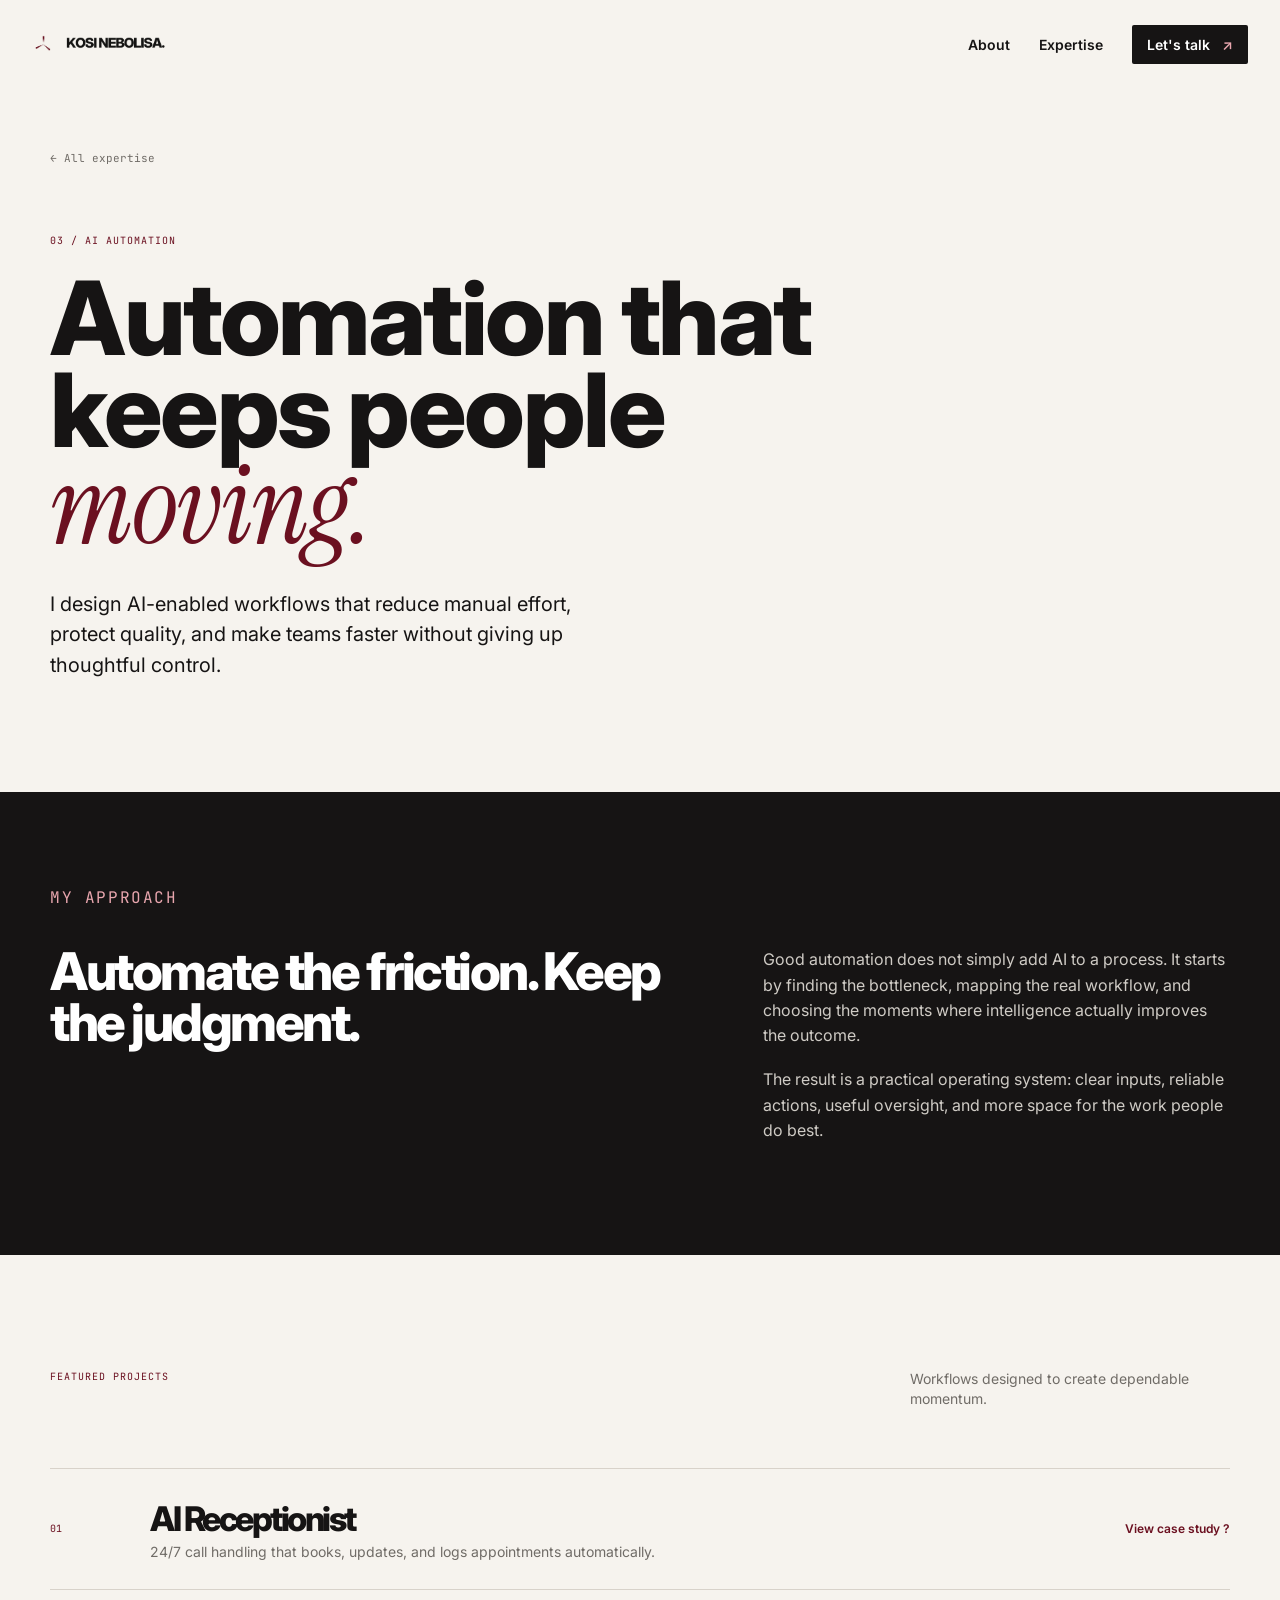
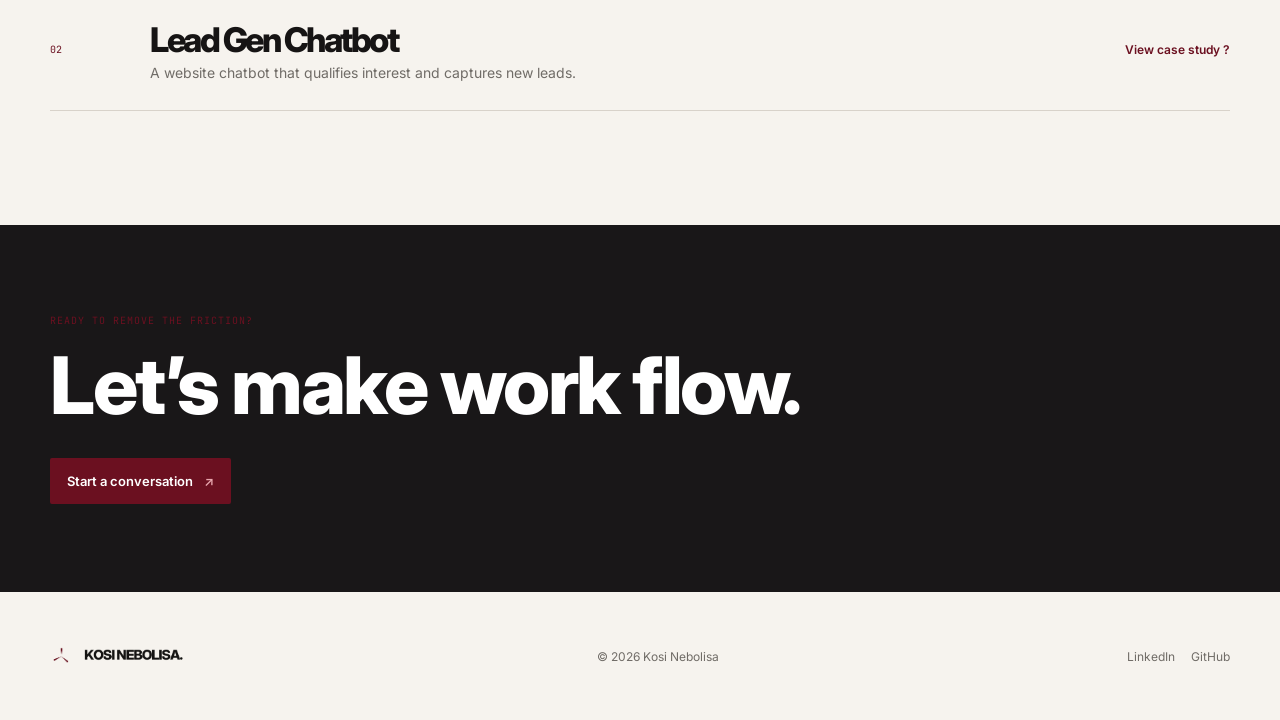
==== ai-automation.html @ 96b5f7d6 "first commit" ====
<!doctype html><html lang="en"><head><meta charset="utf-8"><meta name="viewport" content="width=device-width,initial-scale=1"><title>AI Automation — Kosi Nebolisa</title><link rel="preconnect" href="https://fonts.googleapis.com"><link rel="preconnect" href="https://fonts.gstatic.com" crossorigin><link href="https://fonts.googleapis.com/css2?family=DM+Mono&family=DM+Sans:opsz,wght@9..40,400;9..40,500;9..40,600;9..40,700&family=Fraunces:opsz,wght@9..144,600;9..144,700&display=swap" rel="stylesheet">
  <link rel="icon" type="image/png" href="kosi-icon-mark-burgundy.png"><link rel="stylesheet" href="styles.css"></head><body><header class="site-header"><a class="brand" href="index.html"><span class="mark">K</span><span>KOSI<br>NEBOLISA</span></a><nav><a href="index.html#about">About</a><a href="index.html#disciplines">Expertise</a><a class="nav-cta" href="index.html#contact">Let's talk <span>↗</span></a></nav></header><main><section class="specialty-hero wrap"><a class="back" href="index.html#disciplines">← All expertise</a><p class="eyebrow reveal">03 / AI AUTOMATION</p><h1 class="reveal">Automation that keeps people <em>moving.</em></h1><p class="lead reveal">I design AI-enabled workflows that reduce manual effort, protect quality, and make teams faster without giving up thoughtful control.</p></section><section class="approach"><div class="wrap"><p class="eyebrow reveal">MY APPROACH</p><div class="approach-grid"><h2 class="reveal">Automate the friction. Keep the judgment.</h2><div class="reveal"><p>Good automation does not simply add AI to a process. It starts by finding the bottleneck, mapping the real workflow, and choosing the moments where intelligence actually improves the outcome.</p><p>The result is a practical operating system: clear inputs, reliable actions, useful oversight, and more space for the work people do best.</p></div></div></div></section><section class="case-list wrap"><div class="section-head reveal"><p class="eyebrow">FEATURED PROJECTS</p><p>Workflows designed to create dependable momentum.</p></div><a class="case-row reveal" href="project.html?project=automation"><span>01</span><div><h3>AI Receptionist</h3><p>24/7 call handling that books, updates, and logs appointments automatically.</p></div><b>View case study ?</b></a><a class="case-row reveal" href="project.html?project=knowledge"><span>02</span><div><h3>Lead Gen Chatbot</h3><p>A website chatbot that qualifies interest and captures new leads.</p></div><b>View case study ?</b></a></section><section class="contact compact"><div class="wrap reveal"><p class="eyebrow">READY TO REMOVE THE FRICTION?</p><h2>Let’s make work flow.</h2><a class="button button-wine" href="mailto:nebolisako@gmail.com">Start a conversation <span>↗</span></a></div></section></main><footer class="wrap"><a class="brand" href="index.html"><span class="mark">K</span><span>KOSI<br>NEBOLISA</span></a><p>© <span id="year"></span> Kosi Nebolisa</p><div><a href="https://www.linkedin.com/in/kosisochukwu-nebolisa-ba8559254/">LinkedIn</a><a href="https://github.com/kosivivian">GitHub</a></div></footer><script src="script.js"></script></body></html>
---- styles.css ----
:root{--cream:#f6f3ee;--paper:#fffdfa;--ink:#161414;--muted:#706c67;--wine:#6b1020;--line:#d8d2ca;--serif:Fraunces,Georgia,serif;--sans:"DM Sans",Arial,sans-serif;--mono:"DM Mono",monospace}*{box-sizing:border-box}html{scroll-behavior:smooth}body{margin:0;background:var(--cream);color:var(--ink);font-family:var(--sans);font-size:16px}a{color:inherit;text-decoration:none}.wrap{width:min(1180px,calc(100% - 64px));margin:auto}.site-header{height:88px;width:min(1244px,calc(100% - 64px));margin:auto;display:flex;align-items:center;justify-content:space-between}.brand{display:flex;align-items:center;gap:9px;font-size:10px;font-weight:700;line-height:.9;letter-spacing:.08em}.mark{width:27px;height:27px;border-radius:50%;background:var(--wine);color:#fff;display:grid;place-items:center;font-family:var(--serif);font-size:16px;font-style:italic}.site-header nav{display:flex;align-items:center;gap:29px;font-size:14px}.site-header nav>a:not(.nav-cta):hover,footer a:hover{color:var(--wine)}.nav-cta{background:var(--ink);color:#fff;padding:11px 15px;border-radius:2px}.nav-cta span,.button span{color:#e8a6ae;margin-left:8px}.menu-toggle{display:none}.eyebrow{font-family:var(--mono);font-size:10px;letter-spacing:.1em;line-height:1.5;color:var(--wine);margin:0;font-weight:400}.hero{padding:100px 0 73px}.hero-grid{display:grid;grid-template-columns:1.36fr .64fr;gap:60px;align-items:end;margin:26px 0 96px}.hero h1{font-family:var(--serif);font-size:clamp(60px,8.2vw,118px);line-height:.89;letter-spacing:-.065em;margin:0;max-width:800px;font-weight:600}.hero h1 em,.contact h2 em{color:var(--wine);font-weight:600}.hero-side{padding-bottom:8px}.hero-side p{font-size:19px;line-height:1.5;margin:0 0 32px;max-width:350px}.text-link{font-size:13px;font-weight:700;border-bottom:1px solid var(--ink);padding-bottom:6px}.text-link span{color:var(--wine);padding-left:16px}.hero-line{border-top:1px solid var(--line);padding-top:14px;display:flex;justify-content:space-between;font-family:var(--mono);font-size:10px;color:var(--muted)}.statement{padding:122px 0 130px}.statement h2{font-family:var(--serif);font-size:clamp(40px,5.7vw,78px);letter-spacing:-.06em;line-height:.98;max-width:990px;margin:27px 0 55px;font-weight:600}.statement h2 span{color:var(--wine)}.statement-copy{display:grid;grid-template-columns:1fr 1fr;gap:30px;margin-left:auto;max-width:760px}.statement-copy p{margin:0;font-size:18px;line-height:1.55}.button{display:inline-block;align-self:start;justify-self:start;padding:15px 17px;font-size:13px;font-weight:700;border-radius:2px}.button-dark{color:#fff;background:var(--ink)}.disciplines{padding:99px 0;background:var(--paper);border-top:1px solid #ebe6df}.section-head{display:flex;justify-content:space-between;align-items:start;margin-bottom:58px}.section-head>p:last-child{margin:0;max-width:320px;color:var(--muted);line-height:1.45;font-size:14px}.discipline-list{border-top:1px solid var(--line)}.discipline-card{display:grid;grid-template-columns:90px 1fr auto;gap:25px;padding:31px 0 30px;border-bottom:1px solid var(--line);transition:.25s}.discipline-card:hover{padding-left:14px;background:#faf7f2}.number,.principles article>span{font-family:var(--mono);font-size:10px;color:var(--wine)}.discipline-card h3{font-family:var(--serif);font-weight:600;font-size:42px;line-height:.84;letter-spacing:-.05em;margin:0}.discipline-card p{margin:10px 0 0;color:var(--muted);font-size:14px}.arrow{font-size:28px;color:var(--wine);align-self:center}.work{background:var(--ink);color:#fff;padding:102px 0 113px}.section-head.light .eyebrow{color:#e8a6ae}.section-head.light>p:last-child{color:#c9c4bd}.project-grid{display:grid;grid-template-columns:1.15fr .85fr;gap:32px}.project-card{min-width:0}.project-card:last-child{grid-column:2}.project-visual{height:257px;padding:18px;color:#c8c2b9;font:10px var(--mono);position:relative;overflow:hidden}.project-card.featured .project-visual{height:340px}.chart{background:#352c2b}.chart-bars{position:absolute;bottom:40px;left:40px;right:40px;height:190px;display:flex;align-items:end;gap:9px}.chart-bars i{background:#e8a6ae;width:100%;height:var(--h,40%)}.chart-bars i:nth-child(1){--h:24%}.chart-bars i:nth-child(2){--h:43%}.chart-bars i:nth-child(3){--h:35%}.chart-bars i:nth-child(4){--h:64%}.chart-bars i:nth-child(5){--h:51%}.chart-bars i:nth-child(6){--h:84%;background:#8d2939}.chart-bars i:nth-child(7){--h:72%}.interface{background:#eeebe6;color:#4d4741}.window{position:absolute;inset:55px 14% 28px;background:#fffdfa;padding:17px;box-shadow:0 13px 30px #0002}.window b{width:5px;height:5px;border-radius:50%;display:inline-block;background:#aaa;margin-right:4px}.window hr{border:0;border-top:1px solid #ddd;margin:11px 0 30px}.window strong{display:block;font:28px var(--serif);letter-spacing:-.05em}.window small{font:10px var(--mono);color:var(--wine)}.workflow{background:#6b1020}.nodes{position:absolute;inset:0;display:flex;align-items:center;justify-content:center;gap:22px}.nodes i{font-style:normal;border:1px solid #e8a6ae;padding:14px 16px;color:#fff}.nodes b{font-size:25px;color:#f3bbc1}.project-meta{padding:16px 0 28px;display:flex;justify-content:space-between;gap:12px;border-bottom:1px solid #565150}.project-meta h3{margin:0 0 5px;font:26px var(--serif);letter-spacing:-.04em}.project-meta p,.project-meta>span{color:#c9c4bd;margin:0;font-size:12px}.project-meta>span{white-space:nowrap;color:#e8a6ae;padding-top:8px}.principles{padding:124px 0}.principle-grid{display:grid;grid-template-columns:repeat(3,1fr);gap:60px;margin-top:54px}.principles article{border-top:1px solid var(--line);padding-top:16px}.principles h3{font:28px/1 var(--serif);letter-spacing:-.04em;margin:43px 0 16px}.principles p{color:var(--muted);font-size:14px;line-height:1.55;margin:0}.contact{background:#191718;color:#fff;padding:126px 0 115px}.contact h2{font:clamp(50px,7.4vw,102px)/.9 var(--serif);letter-spacing:-.065em;max-width:800px;margin:26px 0 49px}.button-wine{background:var(--wine);color:#fff}.contact-note{font-size:12px;color:#b5afaa;margin-top:27px}footer{min-height:128px;display:flex;align-items:center;justify-content:space-between;font-size:12px;color:var(--muted)}footer p{margin:0}footer div{display:flex;gap:16px}.reveal{opacity:0;transform:translateY(22px);transition:opacity .7s ease,transform .7s ease}.reveal.visible{opacity:1;transform:none}@media(max-width:700px){.wrap,.site-header{width:calc(100% - 36px)}.site-header{height:74px}.site-header nav{display:none}.menu-toggle{display:block;border:0;background:none;font:12px var(--sans);font-weight:700}.hero{padding:65px 0 55px}.hero-grid{display:block;margin:21px 0 65px}.hero h1{font-size:61px}.hero-side{margin-top:32px}.hero-side p{font-size:16px}.hero-line{gap:8px;flex-wrap:wrap;font-size:8px}.statement{padding:80px 0}.statement-copy{display:block;margin:0}.statement-copy p{font-size:16px;margin-bottom:25px}.section-head{display:block;margin-bottom:36px}.section-head>p:last-child{margin-top:14px}.disciplines,.work{padding:70px 0}.discipline-card{grid-template-columns:37px 1fr auto;gap:8px}.discipline-card h3{font-size:34px}.discipline-card p{font-size:12px;max-width:220px}.project-grid{display:block}.project-card.featured .project-visual,.project-visual{height:250px}.project-card{margin-bottom:18px}.principles{padding:75px 0}.principle-grid{display:block;margin-top:35px}.principles article{margin-bottom:39px}.principles h3{margin:25px 0 12px}.contact{padding:80px 0}.contact h2{font-size:58px}footer{min-height:165px;align-items:flex-start;padding-top:35px;flex-wrap:wrap;gap:20px}footer p{order:3;width:100%}}
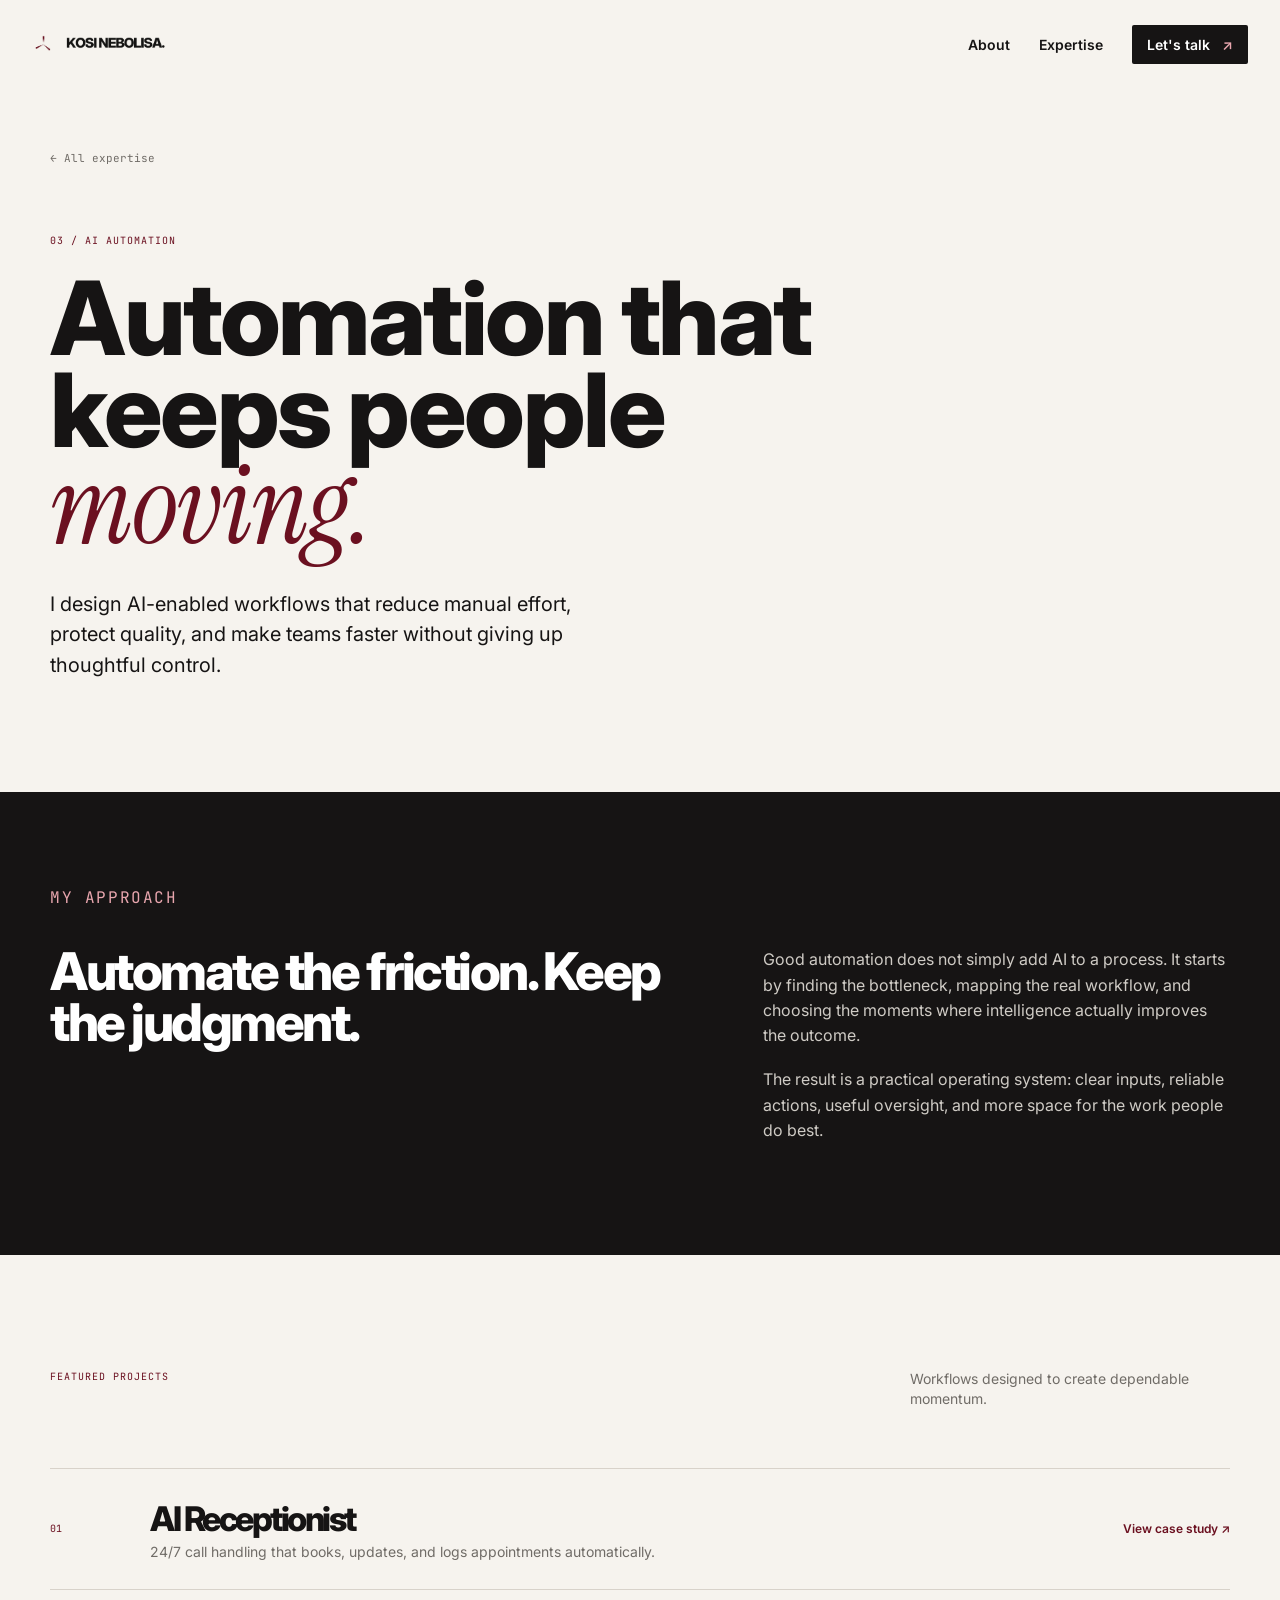
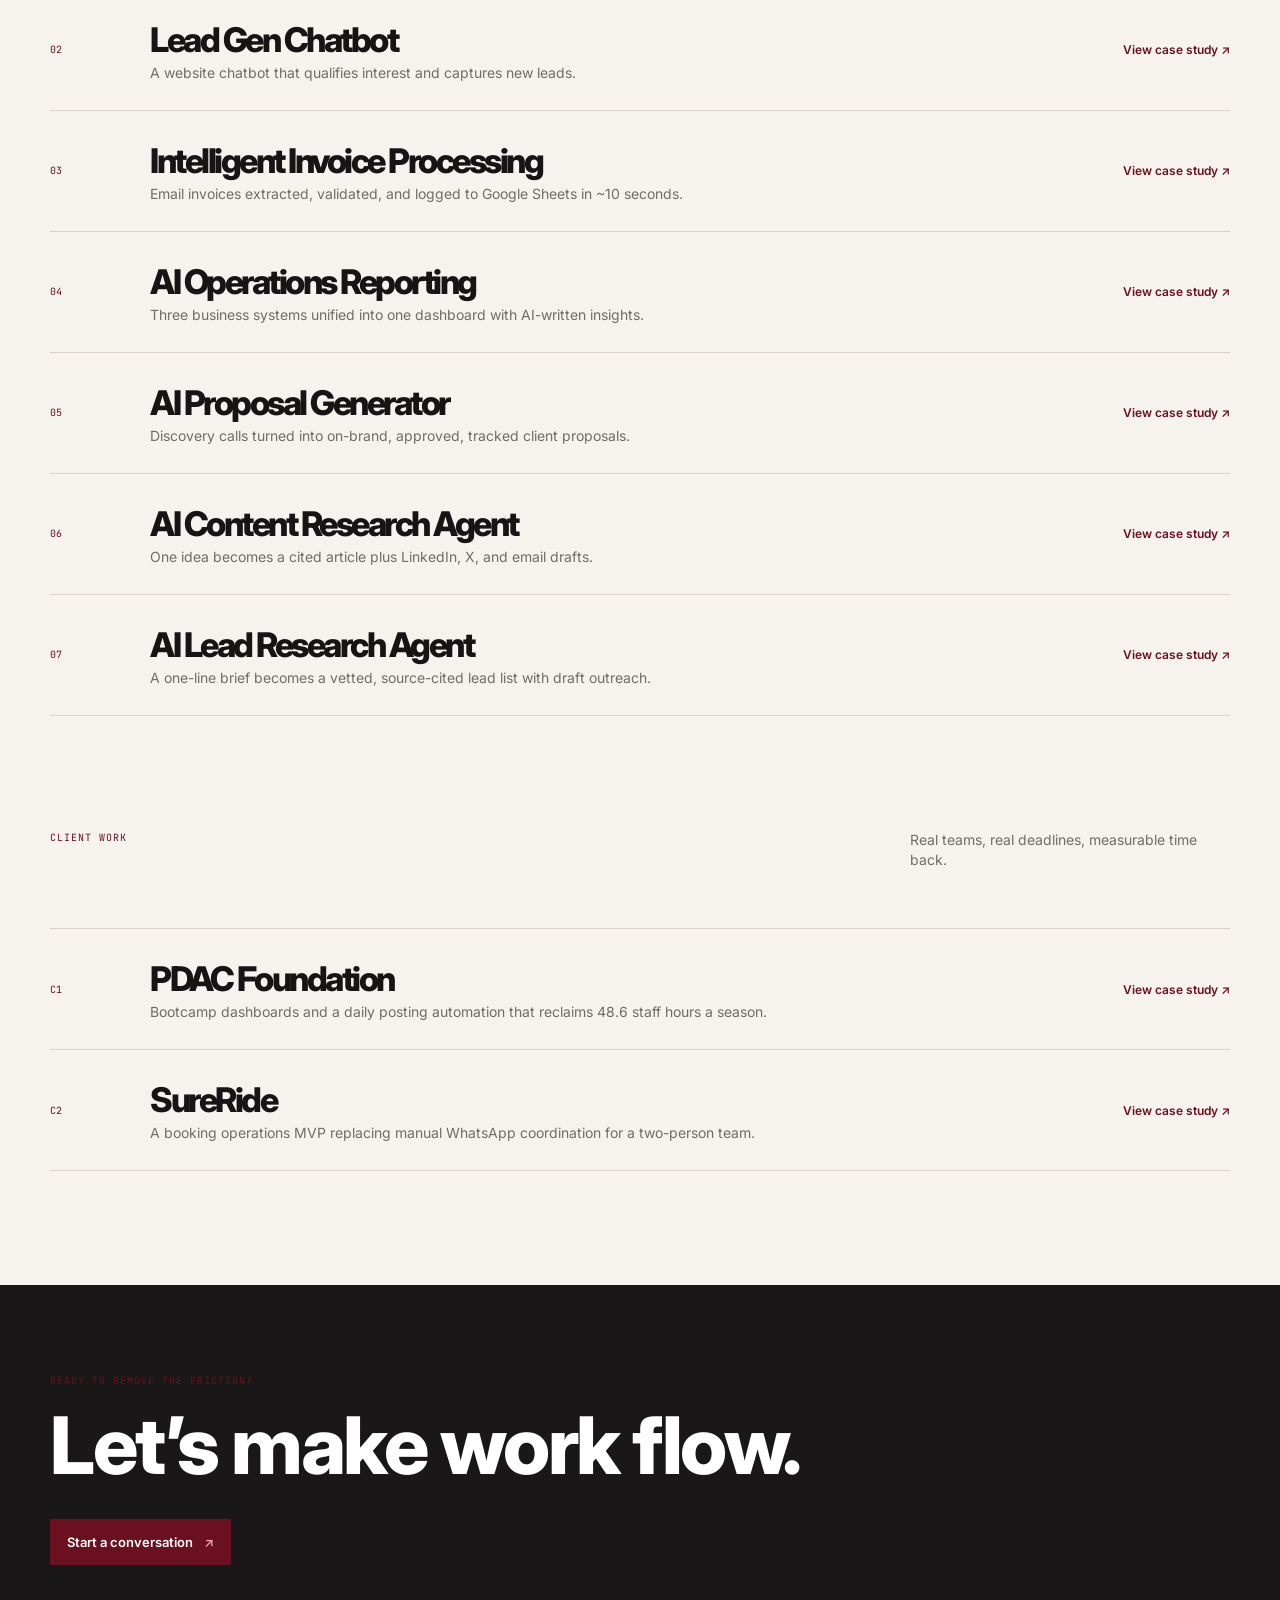
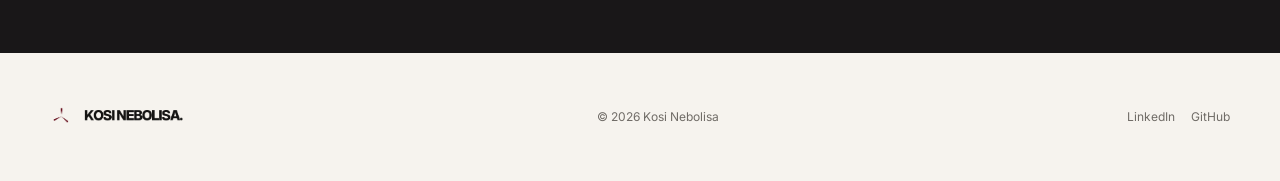
==== commit c412e0c5: "added new case studies" ====
--- a/ai-automation.html
+++ b/ai-automation.html
@@ -1,5 +1,5 @@
 <!doctype html><html lang="en"><head><meta charset="utf-8"><meta name="viewport" content="width=device-width,initial-scale=1"><title>AI Automation — Kosi Nebolisa</title><link rel="preconnect" href="https://fonts.googleapis.com"><link rel="preconnect" href="https://fonts.gstatic.com" crossorigin><link href="https://fonts.googleapis.com/css2?family=DM+Mono&family=DM+Sans:opsz,wght@9..40,400;9..40,500;9..40,600;9..40,700&family=Fraunces:opsz,wght@9..144,600;9..144,700&display=swap" rel="stylesheet">
-  <link rel="icon" type="image/png" href="kosi-icon-mark-burgundy.png"><link rel="stylesheet" href="styles.css"></head><body><header class="site-header"><a class="brand" href="index.html"><span class="mark">K</span><span>KOSI<br>NEBOLISA</span></a><nav><a href="index.html#about">About</a><a href="index.html#disciplines">Expertise</a><a class="nav-cta" href="index.html#contact">Let's talk <span>↗</span></a></nav></header><main><section class="specialty-hero wrap"><a class="back" href="index.html#disciplines">← All expertise</a><p class="eyebrow reveal">03 / AI AUTOMATION</p><h1 class="reveal">Automation that keeps people <em>moving.</em></h1><p class="lead reveal">I design AI-enabled workflows that reduce manual effort, protect quality, and make teams faster without giving up thoughtful control.</p></section><section class="approach"><div class="wrap"><p class="eyebrow reveal">MY APPROACH</p><div class="approach-grid"><h2 class="reveal">Automate the friction. Keep the judgment.</h2><div class="reveal"><p>Good automation does not simply add AI to a process. It starts by finding the bottleneck, mapping the real workflow, and choosing the moments where intelligence actually improves the outcome.</p><p>The result is a practical operating system: clear inputs, reliable actions, useful oversight, and more space for the work people do best.</p></div></div></div></section><section class="case-list wrap"><div class="section-head reveal"><p class="eyebrow">FEATURED PROJECTS</p><p>Workflows designed to create dependable momentum.</p></div><a class="case-row reveal" href="project.html?project=automation"><span>01</span><div><h3>AI Receptionist</h3><p>24/7 call handling that books, updates, and logs appointments automatically.</p></div><b>View case study ?</b></a><a class="case-row reveal" href="project.html?project=knowledge"><span>02</span><div><h3>Lead Gen Chatbot</h3><p>A website chatbot that qualifies interest and captures new leads.</p></div><b>View case study ?</b></a></section><section class="contact compact"><div class="wrap reveal"><p class="eyebrow">READY TO REMOVE THE FRICTION?</p><h2>Let’s make work flow.</h2><a class="button button-wine" href="mailto:nebolisako@gmail.com">Start a conversation <span>↗</span></a></div></section></main><footer class="wrap"><a class="brand" href="index.html"><span class="mark">K</span><span>KOSI<br>NEBOLISA</span></a><p>© <span id="year"></span> Kosi Nebolisa</p><div><a href="https://www.linkedin.com/in/kosisochukwu-nebolisa-ba8559254/">LinkedIn</a><a href="https://github.com/kosivivian">GitHub</a></div></footer><script src="script.js"></script></body></html>
+  <link rel="icon" type="image/png" href="kosi-icon-mark-burgundy.png"><link rel="stylesheet" href="styles.css"></head><body><header class="site-header"><a class="brand" href="index.html"><span class="mark">K</span><span>KOSI<br>NEBOLISA</span></a><nav><a href="index.html#about">About</a><a href="index.html#disciplines">Expertise</a><a class="nav-cta" href="index.html#contact">Let's talk <span>↗</span></a></nav></header><main><section class="specialty-hero wrap"><a class="back" href="index.html#disciplines">← All expertise</a><p class="eyebrow reveal">03 / AI AUTOMATION</p><h1 class="reveal">Automation that keeps people <em>moving.</em></h1><p class="lead reveal">I design AI-enabled workflows that reduce manual effort, protect quality, and make teams faster without giving up thoughtful control.</p></section><section class="approach"><div class="wrap"><p class="eyebrow reveal">MY APPROACH</p><div class="approach-grid"><h2 class="reveal">Automate the friction. Keep the judgment.</h2><div class="reveal"><p>Good automation does not simply add AI to a process. It starts by finding the bottleneck, mapping the real workflow, and choosing the moments where intelligence actually improves the outcome.</p><p>The result is a practical operating system: clear inputs, reliable actions, useful oversight, and more space for the work people do best.</p></div></div></div></section><section class="case-list wrap"><div class="section-head reveal"><p class="eyebrow">FEATURED PROJECTS</p><p>Workflows designed to create dependable momentum.</p></div><a class="case-row reveal" href="project.html?project=automation"><span>01</span><div><h3>AI Receptionist</h3><p>24/7 call handling that books, updates, and logs appointments automatically.</p></div><b>View case study ↗</b></a><a class="case-row reveal" href="project.html?project=knowledge"><span>02</span><div><h3>Lead Gen Chatbot</h3><p>A website chatbot that qualifies interest and captures new leads.</p></div><b>View case study ↗</b></a><a class="case-row reveal" href="project.html?project=invoice"><span>03</span><div><h3>Intelligent Invoice Processing</h3><p>Email invoices extracted, validated, and logged to Google Sheets in ~10 seconds.</p></div><b>View case study ↗</b></a><a class="case-row reveal" href="project.html?project=reporting"><span>04</span><div><h3>AI Operations Reporting</h3><p>Three business systems unified into one dashboard with AI-written insights.</p></div><b>View case study ↗</b></a><a class="case-row reveal" href="project.html?project=proposals"><span>05</span><div><h3>AI Proposal Generator</h3><p>Discovery calls turned into on-brand, approved, tracked client proposals.</p></div><b>View case study ↗</b></a><a class="case-row reveal" href="project.html?project=content"><span>06</span><div><h3>AI Content Research Agent</h3><p>One idea becomes a cited article plus LinkedIn, X, and email drafts.</p></div><b>View case study ↗</b></a><a class="case-row reveal" href="project.html?project=outreach"><span>07</span><div><h3>AI Lead Research Agent</h3><p>A one-line brief becomes a vetted, source-cited lead list with draft outreach.</p></div><b>View case study ↗</b></a></section><section class="case-list client-list wrap"><div class="section-head reveal"><p class="eyebrow">CLIENT WORK</p><p>Real teams, real deadlines, measurable time back.</p></div><a class="case-row reveal" href="project.html?project=pdac"><span>C1</span><div><h3>PDAC Foundation</h3><p>Bootcamp dashboards and a daily posting automation that reclaims 48.6 staff hours a season.</p></div><b>View case study ↗</b></a><a class="case-row reveal" href="project.html?project=sureride"><span>C2</span><div><h3>SureRide</h3><p>A booking operations MVP replacing manual WhatsApp coordination for a two-person team.</p></div><b>View case study ↗</b></a></section><section class="contact compact"><div class="wrap reveal"><p class="eyebrow">READY TO REMOVE THE FRICTION?</p><h2>Let’s make work flow.</h2><a class="button button-wine" href="mailto:nebolisako@gmail.com">Start a conversation <span>↗</span></a></div></section></main><footer class="wrap"><a class="brand" href="index.html"><span class="mark">K</span><span>KOSI<br>NEBOLISA</span></a><p>© <span id="year"></span> Kosi Nebolisa</p><div><a href="https://www.linkedin.com/in/kosisochukwu-nebolisa-ba8559254/">LinkedIn</a><a href="https://github.com/kosivivian">GitHub</a></div></footer><script src="script.js"></script></body></html>
 
 
 
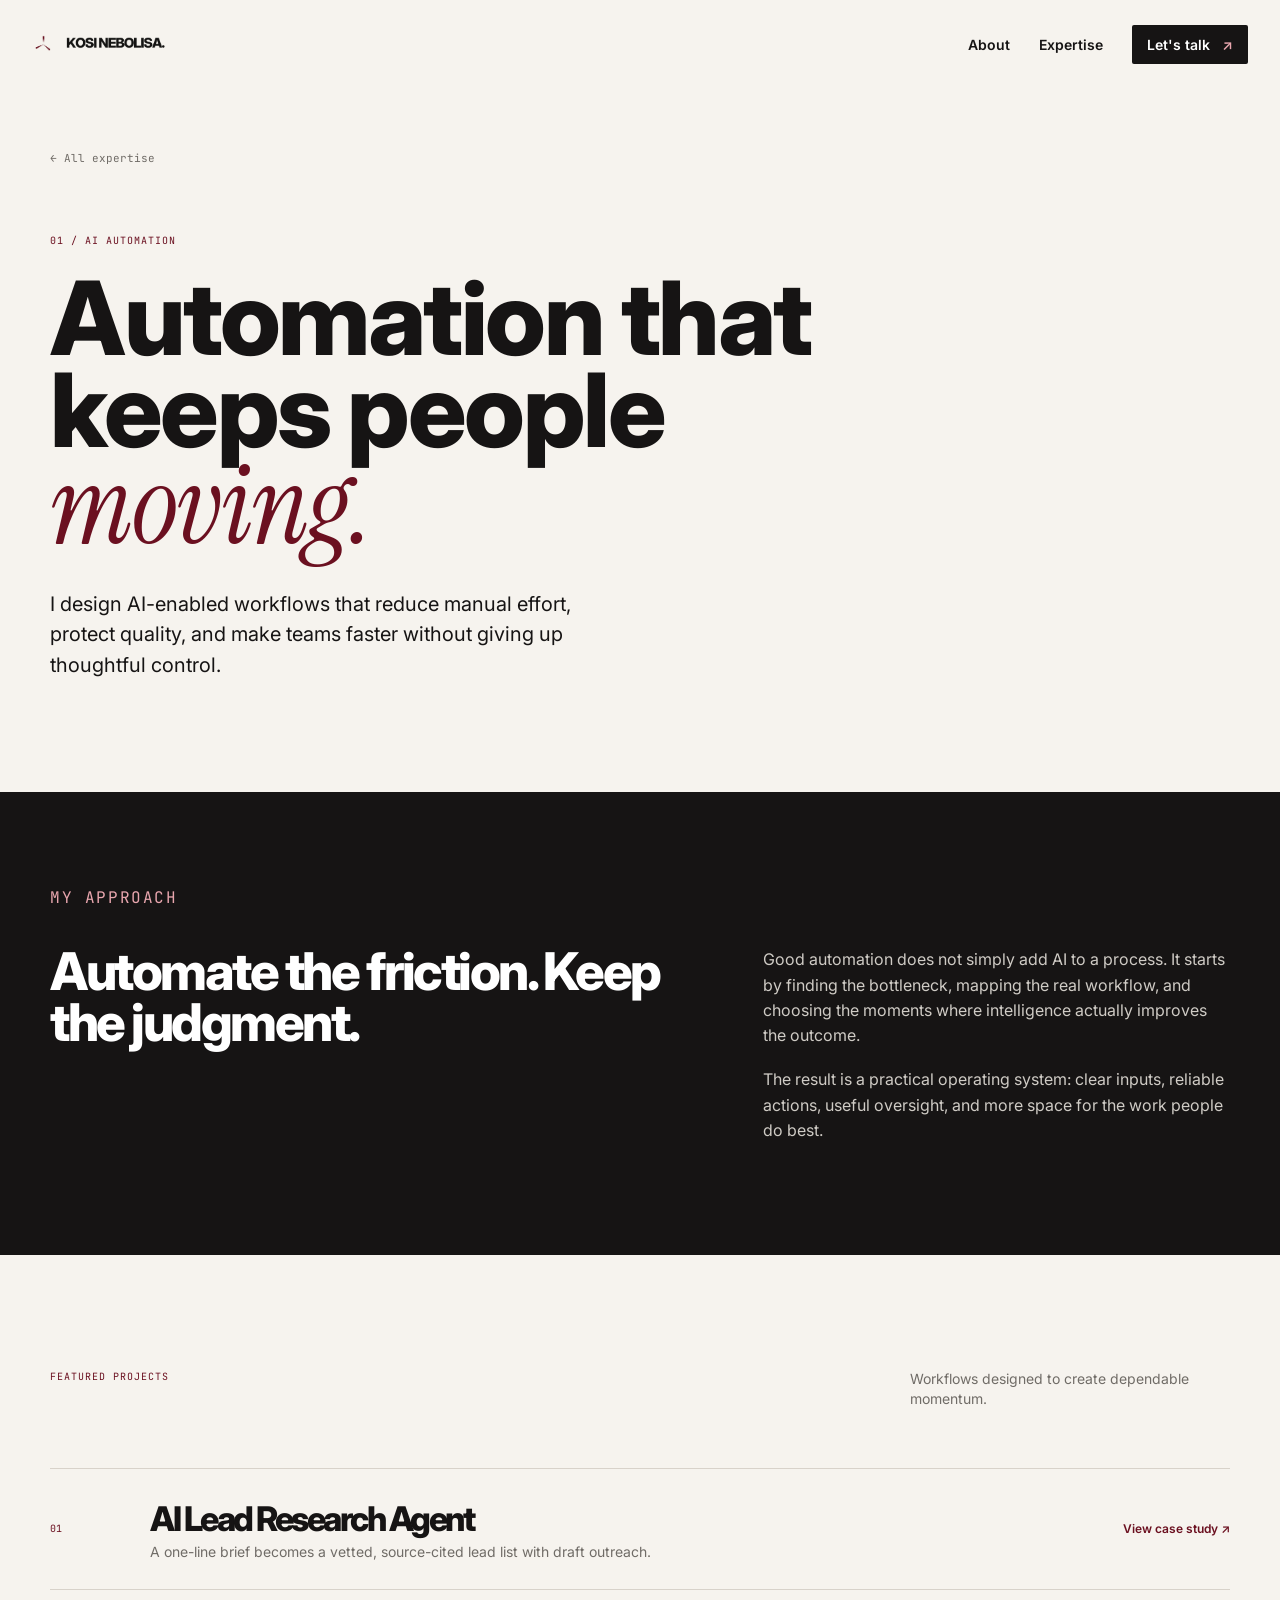
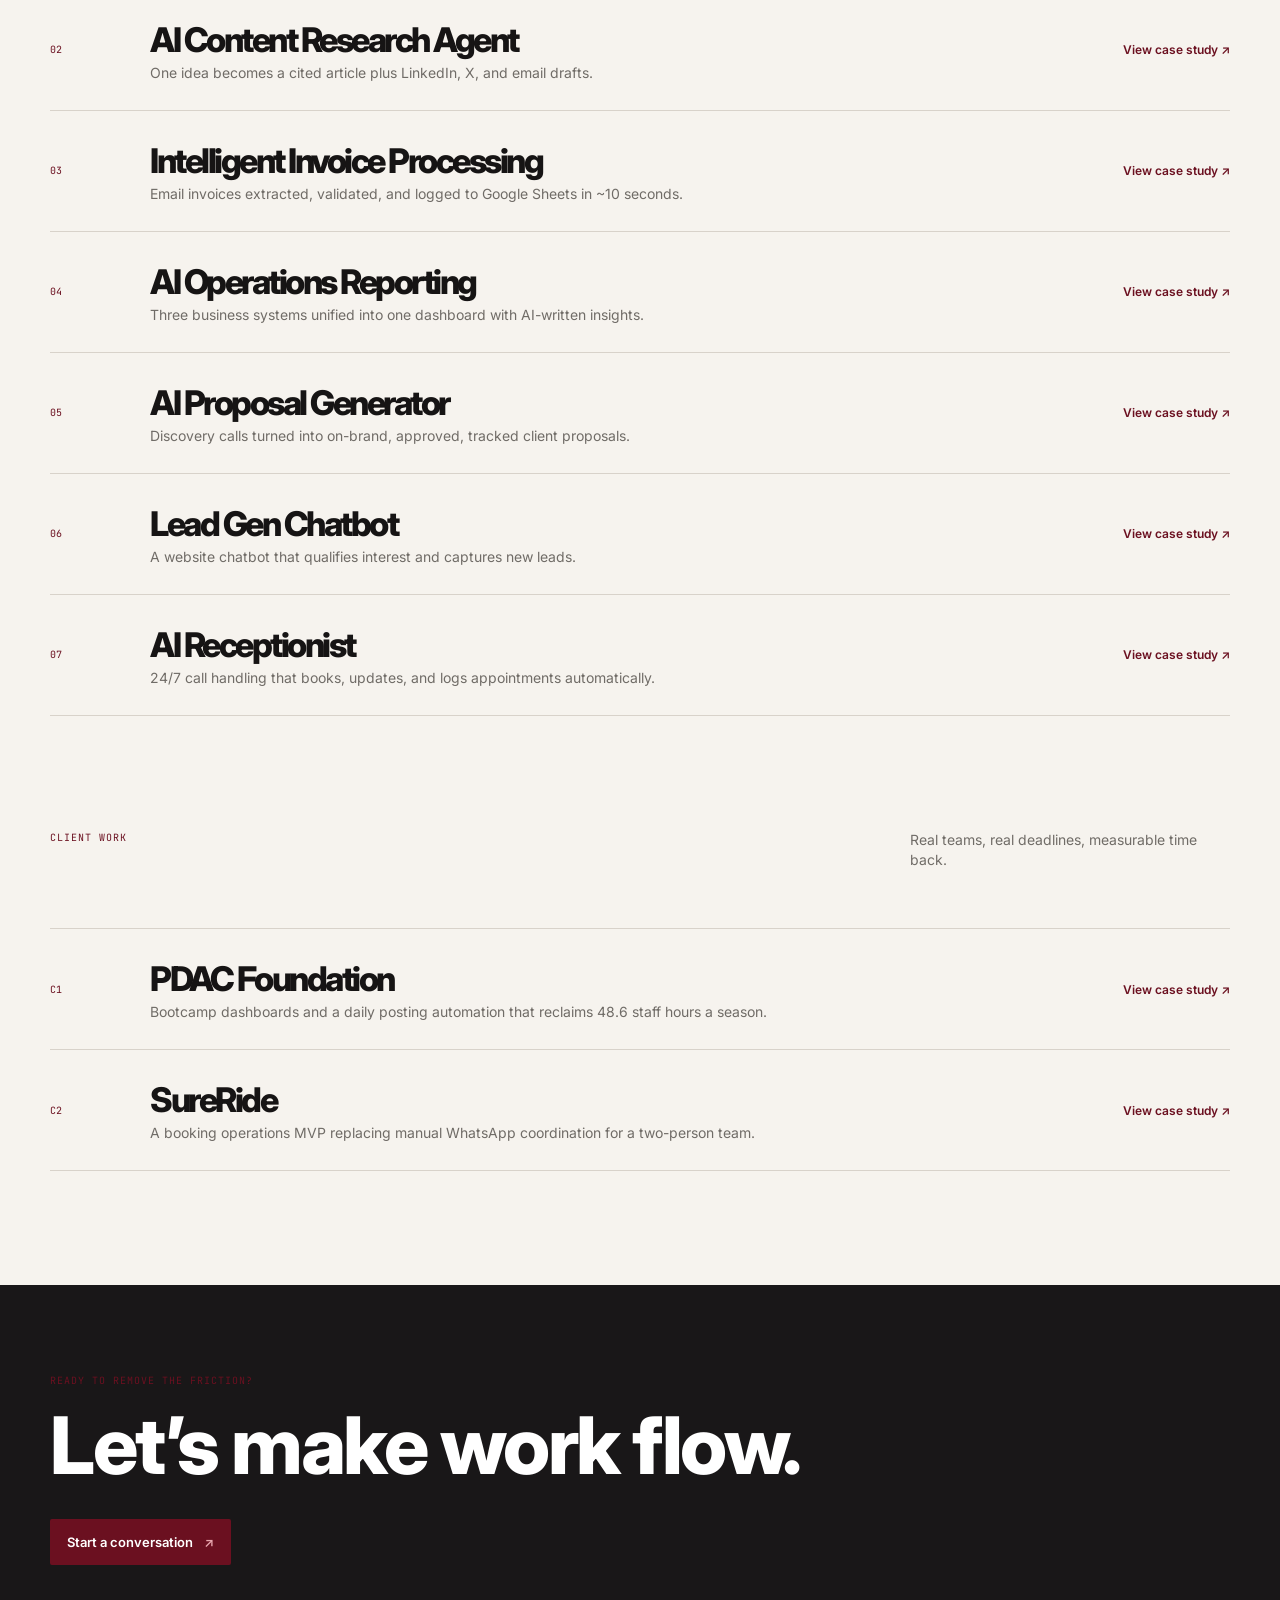
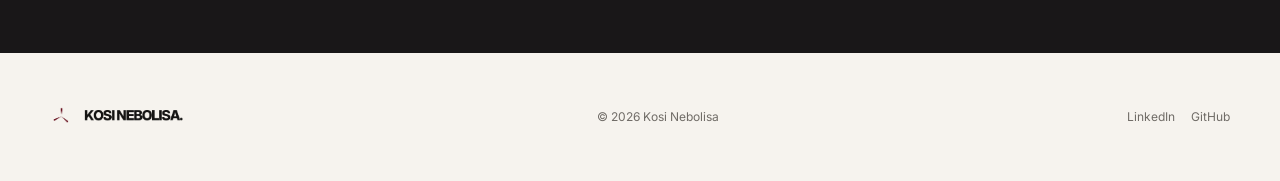
==== commit c4f4ca5f: "edited UI" ====
--- a/ai-automation.html
+++ b/ai-automation.html
@@ -1,5 +1,5 @@
 <!doctype html><html lang="en"><head><meta charset="utf-8"><meta name="viewport" content="width=device-width,initial-scale=1"><title>AI Automation — Kosi Nebolisa</title><link rel="preconnect" href="https://fonts.googleapis.com"><link rel="preconnect" href="https://fonts.gstatic.com" crossorigin><link href="https://fonts.googleapis.com/css2?family=DM+Mono&family=DM+Sans:opsz,wght@9..40,400;9..40,500;9..40,600;9..40,700&family=Fraunces:opsz,wght@9..144,600;9..144,700&display=swap" rel="stylesheet">
-  <link rel="icon" type="image/png" href="kosi-icon-mark-burgundy.png"><link rel="stylesheet" href="styles.css"></head><body><header class="site-header"><a class="brand" href="index.html"><span class="mark">K</span><span>KOSI<br>NEBOLISA</span></a><nav><a href="index.html#about">About</a><a href="index.html#disciplines">Expertise</a><a class="nav-cta" href="index.html#contact">Let's talk <span>↗</span></a></nav></header><main><section class="specialty-hero wrap"><a class="back" href="index.html#disciplines">← All expertise</a><p class="eyebrow reveal">03 / AI AUTOMATION</p><h1 class="reveal">Automation that keeps people <em>moving.</em></h1><p class="lead reveal">I design AI-enabled workflows that reduce manual effort, protect quality, and make teams faster without giving up thoughtful control.</p></section><section class="approach"><div class="wrap"><p class="eyebrow reveal">MY APPROACH</p><div class="approach-grid"><h2 class="reveal">Automate the friction. Keep the judgment.</h2><div class="reveal"><p>Good automation does not simply add AI to a process. It starts by finding the bottleneck, mapping the real workflow, and choosing the moments where intelligence actually improves the outcome.</p><p>The result is a practical operating system: clear inputs, reliable actions, useful oversight, and more space for the work people do best.</p></div></div></div></section><section class="case-list wrap"><div class="section-head reveal"><p class="eyebrow">FEATURED PROJECTS</p><p>Workflows designed to create dependable momentum.</p></div><a class="case-row reveal" href="project.html?project=automation"><span>01</span><div><h3>AI Receptionist</h3><p>24/7 call handling that books, updates, and logs appointments automatically.</p></div><b>View case study ↗</b></a><a class="case-row reveal" href="project.html?project=knowledge"><span>02</span><div><h3>Lead Gen Chatbot</h3><p>A website chatbot that qualifies interest and captures new leads.</p></div><b>View case study ↗</b></a><a class="case-row reveal" href="project.html?project=invoice"><span>03</span><div><h3>Intelligent Invoice Processing</h3><p>Email invoices extracted, validated, and logged to Google Sheets in ~10 seconds.</p></div><b>View case study ↗</b></a><a class="case-row reveal" href="project.html?project=reporting"><span>04</span><div><h3>AI Operations Reporting</h3><p>Three business systems unified into one dashboard with AI-written insights.</p></div><b>View case study ↗</b></a><a class="case-row reveal" href="project.html?project=proposals"><span>05</span><div><h3>AI Proposal Generator</h3><p>Discovery calls turned into on-brand, approved, tracked client proposals.</p></div><b>View case study ↗</b></a><a class="case-row reveal" href="project.html?project=content"><span>06</span><div><h3>AI Content Research Agent</h3><p>One idea becomes a cited article plus LinkedIn, X, and email drafts.</p></div><b>View case study ↗</b></a><a class="case-row reveal" href="project.html?project=outreach"><span>07</span><div><h3>AI Lead Research Agent</h3><p>A one-line brief becomes a vetted, source-cited lead list with draft outreach.</p></div><b>View case study ↗</b></a></section><section class="case-list client-list wrap"><div class="section-head reveal"><p class="eyebrow">CLIENT WORK</p><p>Real teams, real deadlines, measurable time back.</p></div><a class="case-row reveal" href="project.html?project=pdac"><span>C1</span><div><h3>PDAC Foundation</h3><p>Bootcamp dashboards and a daily posting automation that reclaims 48.6 staff hours a season.</p></div><b>View case study ↗</b></a><a class="case-row reveal" href="project.html?project=sureride"><span>C2</span><div><h3>SureRide</h3><p>A booking operations MVP replacing manual WhatsApp coordination for a two-person team.</p></div><b>View case study ↗</b></a></section><section class="contact compact"><div class="wrap reveal"><p class="eyebrow">READY TO REMOVE THE FRICTION?</p><h2>Let’s make work flow.</h2><a class="button button-wine" href="mailto:nebolisako@gmail.com">Start a conversation <span>↗</span></a></div></section></main><footer class="wrap"><a class="brand" href="index.html"><span class="mark">K</span><span>KOSI<br>NEBOLISA</span></a><p>© <span id="year"></span> Kosi Nebolisa</p><div><a href="https://www.linkedin.com/in/kosisochukwu-nebolisa-ba8559254/">LinkedIn</a><a href="https://github.com/kosivivian">GitHub</a></div></footer><script src="script.js"></script></body></html>
+  <link rel="icon" type="image/png" href="kosi-icon-mark-burgundy.png"><link rel="stylesheet" href="styles.css"></head><body><header class="site-header"><a class="brand" href="index.html"><span class="mark">K</span><span>KOSI<br>NEBOLISA</span></a><nav><a href="index.html#about">About</a><a href="index.html#disciplines">Expertise</a><a class="nav-cta" href="index.html#contact">Let's talk <span>↗</span></a></nav></header><main><section class="specialty-hero wrap"><a class="back" href="index.html#disciplines">← All expertise</a><p class="eyebrow reveal">01 / AI AUTOMATION</p><h1 class="reveal">Automation that keeps people <em>moving.</em></h1><p class="lead reveal">I design AI-enabled workflows that reduce manual effort, protect quality, and make teams faster without giving up thoughtful control.</p></section><section class="approach"><div class="wrap"><p class="eyebrow reveal">MY APPROACH</p><div class="approach-grid"><h2 class="reveal">Automate the friction. Keep the judgment.</h2><div class="reveal"><p>Good automation does not simply add AI to a process. It starts by finding the bottleneck, mapping the real workflow, and choosing the moments where intelligence actually improves the outcome.</p><p>The result is a practical operating system: clear inputs, reliable actions, useful oversight, and more space for the work people do best.</p></div></div></div></section><section class="case-list wrap"><div class="section-head reveal"><p class="eyebrow">FEATURED PROJECTS</p><p>Workflows designed to create dependable momentum.</p></div><a class="case-row reveal" href="project.html?project=outreach"><span>01</span><div><h3>AI Lead Research Agent</h3><p>A one-line brief becomes a vetted, source-cited lead list with draft outreach.</p></div><b>View case study ↗</b></a><a class="case-row reveal" href="project.html?project=content"><span>02</span><div><h3>AI Content Research Agent</h3><p>One idea becomes a cited article plus LinkedIn, X, and email drafts.</p></div><b>View case study ↗</b></a><a class="case-row reveal" href="project.html?project=invoice"><span>03</span><div><h3>Intelligent Invoice Processing</h3><p>Email invoices extracted, validated, and logged to Google Sheets in ~10 seconds.</p></div><b>View case study ↗</b></a><a class="case-row reveal" href="project.html?project=reporting"><span>04</span><div><h3>AI Operations Reporting</h3><p>Three business systems unified into one dashboard with AI-written insights.</p></div><b>View case study ↗</b></a><a class="case-row reveal" href="project.html?project=proposals"><span>05</span><div><h3>AI Proposal Generator</h3><p>Discovery calls turned into on-brand, approved, tracked client proposals.</p></div><b>View case study ↗</b></a><a class="case-row reveal" href="project.html?project=knowledge"><span>06</span><div><h3>Lead Gen Chatbot</h3><p>A website chatbot that qualifies interest and captures new leads.</p></div><b>View case study ↗</b></a><a class="case-row reveal" href="project.html?project=automation"><span>07</span><div><h3>AI Receptionist</h3><p>24/7 call handling that books, updates, and logs appointments automatically.</p></div><b>View case study ↗</b></a></section><section class="case-list client-list wrap"><div class="section-head reveal"><p class="eyebrow">CLIENT WORK</p><p>Real teams, real deadlines, measurable time back.</p></div><a class="case-row reveal" href="project.html?project=pdac"><span>C1</span><div><h3>PDAC Foundation</h3><p>Bootcamp dashboards and a daily posting automation that reclaims 48.6 staff hours a season.</p></div><b>View case study ↗</b></a><a class="case-row reveal" href="project.html?project=sureride"><span>C2</span><div><h3>SureRide</h3><p>A booking operations MVP replacing manual WhatsApp coordination for a two-person team.</p></div><b>View case study ↗</b></a></section><section class="contact compact"><div class="wrap reveal"><p class="eyebrow">READY TO REMOVE THE FRICTION?</p><h2>Let’s make work flow.</h2><a class="button button-wine" href="mailto:nebolisako@gmail.com">Start a conversation <span>↗</span></a></div></section></main><footer class="wrap"><a class="brand" href="index.html"><span class="mark">K</span><span>KOSI<br>NEBOLISA</span></a><p>© <span id="year"></span> Kosi Nebolisa</p><div><a href="https://www.linkedin.com/in/kosisochukwu-nebolisa-ba8559254/">LinkedIn</a><a href="https://github.com/kosivivian">GitHub</a></div></footer><script src="script.js"></script></body></html>
 
 
 
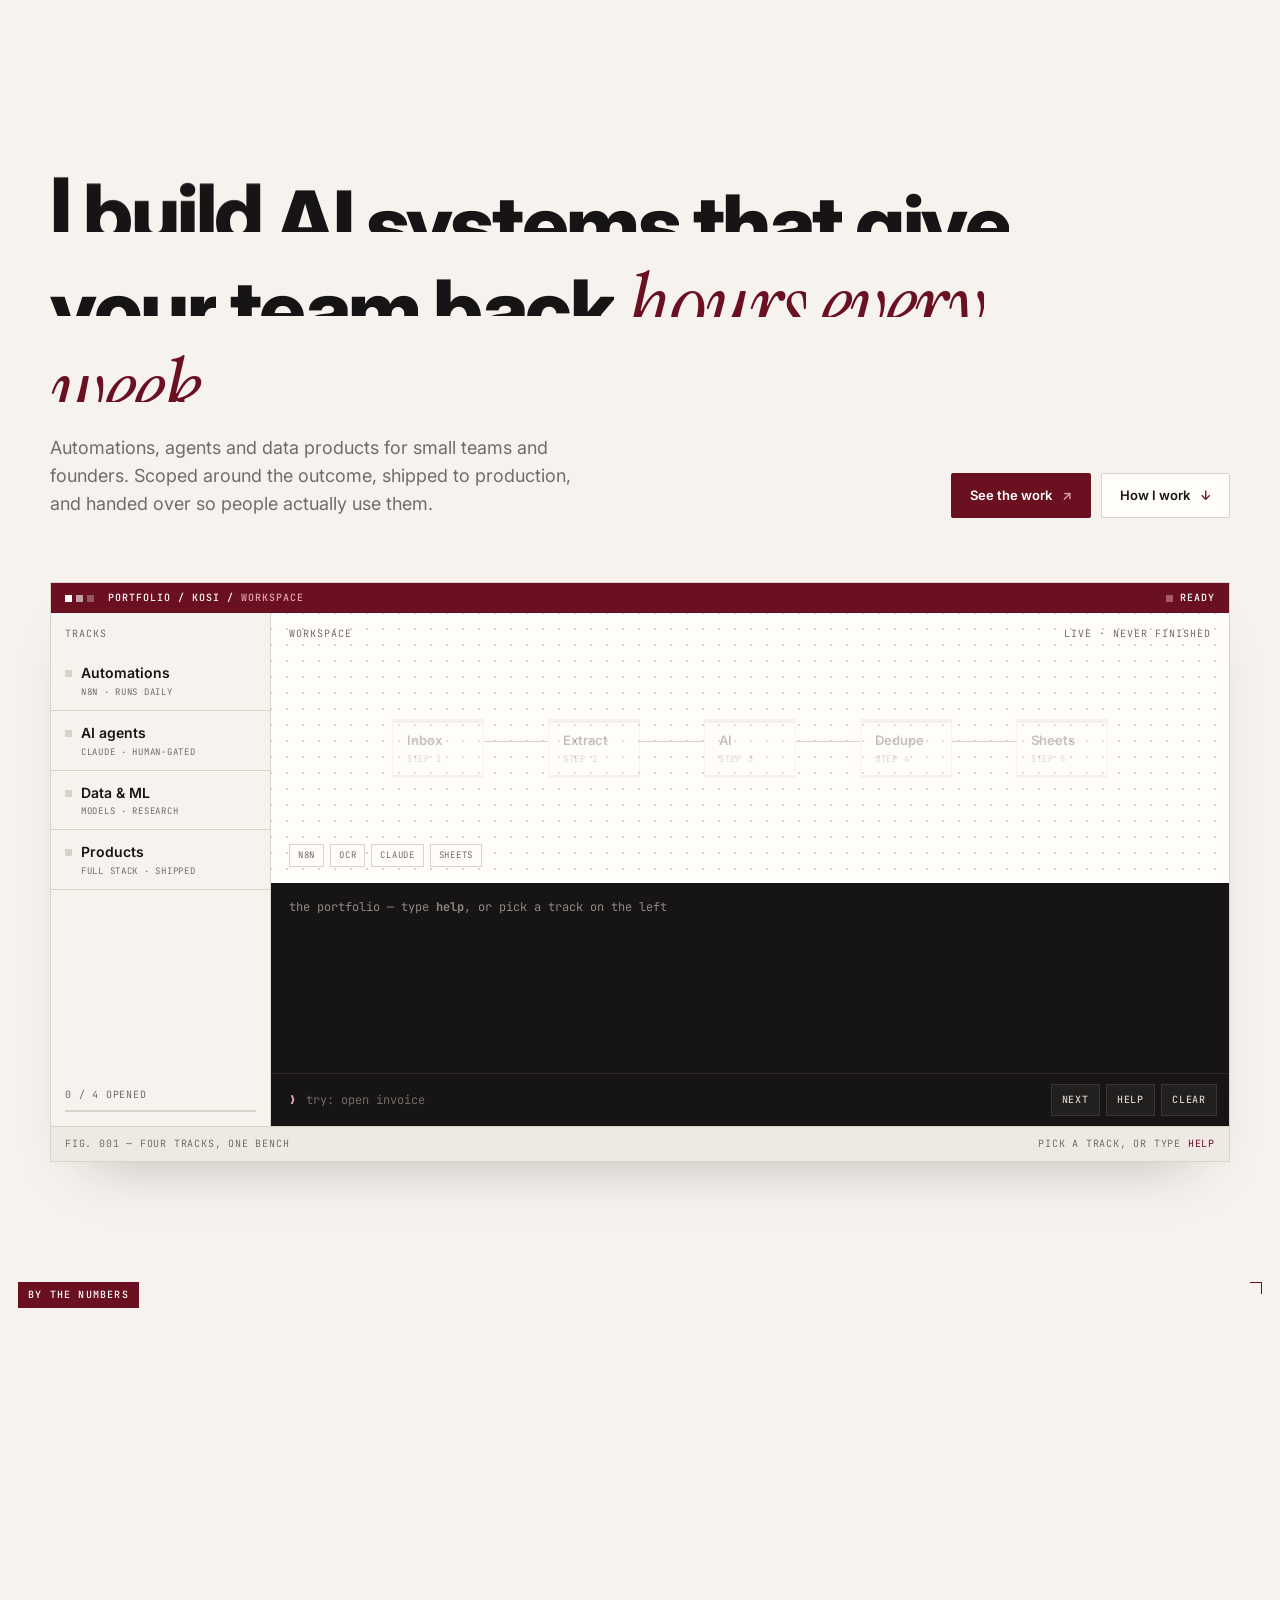
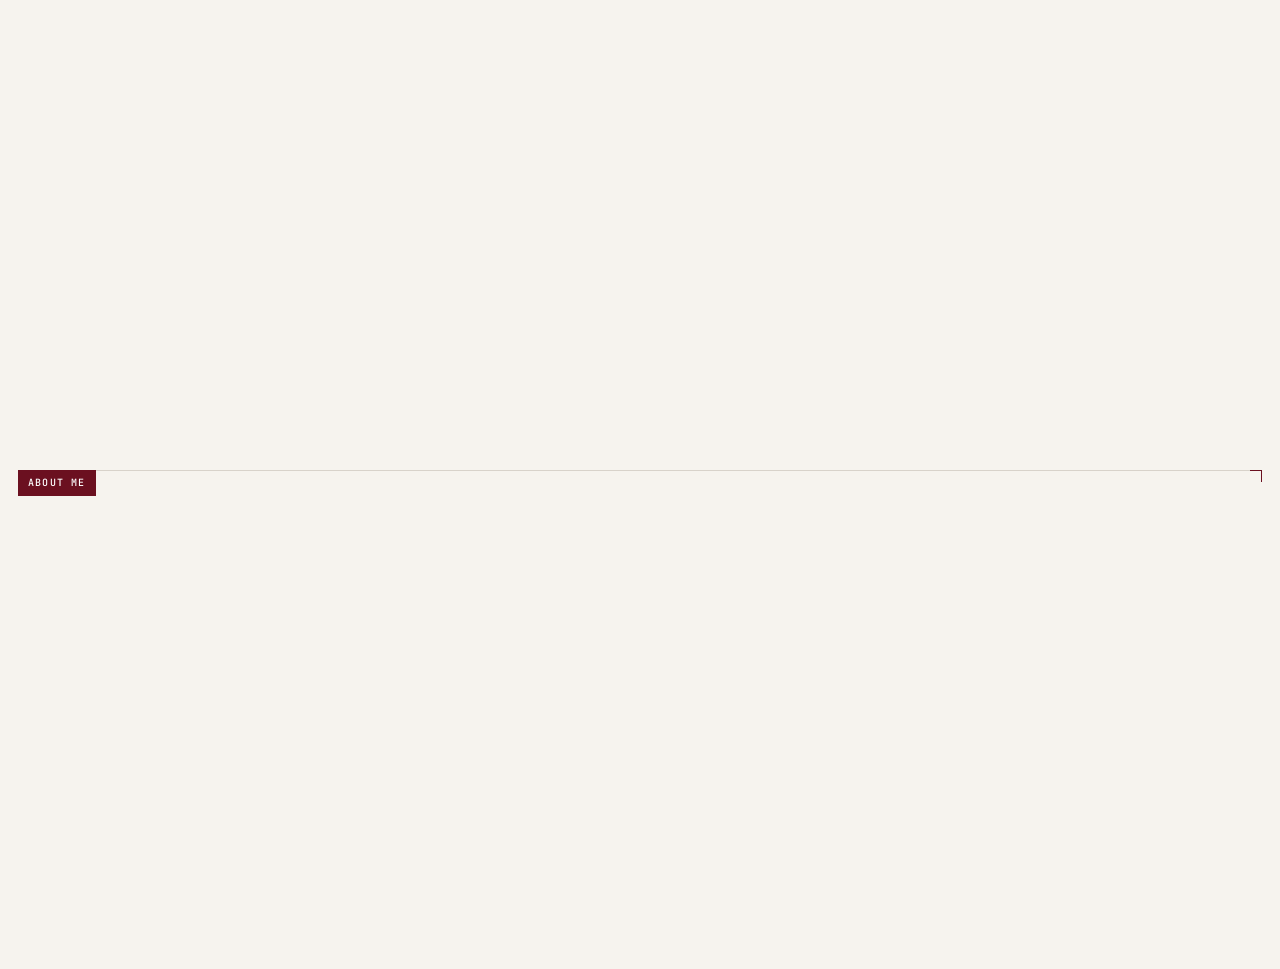
==== commit e7f7246e: "improved UI" ====
--- a/ai-automation.html
+++ b/ai-automation.html
@@ -1,7 +1,4 @@
-<!doctype html><html lang="en"><head><meta charset="utf-8"><meta name="viewport" content="width=device-width,initial-scale=1"><title>AI Automation — Kosi Nebolisa</title><link rel="preconnect" href="https://fonts.googleapis.com"><link rel="preconnect" href="https://fonts.gstatic.com" crossorigin><link href="https://fonts.googleapis.com/css2?family=DM+Mono&family=DM+Sans:opsz,wght@9..40,400;9..40,500;9..40,600;9..40,700&family=Fraunces:opsz,wght@9..144,600;9..144,700&display=swap" rel="stylesheet">
-  <link rel="icon" type="image/png" href="kosi-icon-mark-burgundy.png"><link rel="stylesheet" href="styles.css"></head><body><header class="site-header"><a class="brand" href="index.html"><span class="mark">K</span><span>KOSI<br>NEBOLISA</span></a><nav><a href="index.html#about">About</a><a href="index.html#disciplines">Expertise</a><a class="nav-cta" href="index.html#contact">Let's talk <span>↗</span></a></nav></header><main><section class="specialty-hero wrap"><a class="back" href="index.html#disciplines">← All expertise</a><p class="eyebrow reveal">01 / AI AUTOMATION</p><h1 class="reveal">Automation that keeps people <em>moving.</em></h1><p class="lead reveal">I design AI-enabled workflows that reduce manual effort, protect quality, and make teams faster without giving up thoughtful control.</p></section><section class="approach"><div class="wrap"><p class="eyebrow reveal">MY APPROACH</p><div class="approach-grid"><h2 class="reveal">Automate the friction. Keep the judgment.</h2><div class="reveal"><p>Good automation does not simply add AI to a process. It starts by finding the bottleneck, mapping the real workflow, and choosing the moments where intelligence actually improves the outcome.</p><p>The result is a practical operating system: clear inputs, reliable actions, useful oversight, and more space for the work people do best.</p></div></div></div></section><section class="case-list wrap"><div class="section-head reveal"><p class="eyebrow">FEATURED PROJECTS</p><p>Workflows designed to create dependable momentum.</p></div><a class="case-row reveal" href="project.html?project=outreach"><span>01</span><div><h3>AI Lead Research Agent</h3><p>A one-line brief becomes a vetted, source-cited lead list with draft outreach.</p></div><b>View case study ↗</b></a><a class="case-row reveal" href="project.html?project=content"><span>02</span><div><h3>AI Content Research Agent</h3><p>One idea becomes a cited article plus LinkedIn, X, and email drafts.</p></div><b>View case study ↗</b></a><a class="case-row reveal" href="project.html?project=invoice"><span>03</span><div><h3>Intelligent Invoice Processing</h3><p>Email invoices extracted, validated, and logged to Google Sheets in ~10 seconds.</p></div><b>View case study ↗</b></a><a class="case-row reveal" href="project.html?project=reporting"><span>04</span><div><h3>AI Operations Reporting</h3><p>Three business systems unified into one dashboard with AI-written insights.</p></div><b>View case study ↗</b></a><a class="case-row reveal" href="project.html?project=proposals"><span>05</span><div><h3>AI Proposal Generator</h3><p>Discovery calls turned into on-brand, approved, tracked client proposals.</p></div><b>View case study ↗</b></a><a class="case-row reveal" href="project.html?project=knowledge"><span>06</span><div><h3>Lead Gen Chatbot</h3><p>A website chatbot that qualifies interest and captures new leads.</p></div><b>View case study ↗</b></a><a class="case-row reveal" href="project.html?project=automation"><span>07</span><div><h3>AI Receptionist</h3><p>24/7 call handling that books, updates, and logs appointments automatically.</p></div><b>View case study ↗</b></a></section><section class="case-list client-list wrap"><div class="section-head reveal"><p class="eyebrow">CLIENT WORK</p><p>Real teams, real deadlines, measurable time back.</p></div><a class="case-row reveal" href="project.html?project=pdac"><span>C1</span><div><h3>PDAC Foundation</h3><p>Bootcamp dashboards and a daily posting automation that reclaims 48.6 staff hours a season.</p></div><b>View case study ↗</b></a><a class="case-row reveal" href="project.html?project=sureride"><span>C2</span><div><h3>SureRide</h3><p>A booking operations MVP replacing manual WhatsApp coordination for a two-person team.</p></div><b>View case study ↗</b></a></section><section class="contact compact"><div class="wrap reveal"><p class="eyebrow">READY TO REMOVE THE FRICTION?</p><h2>Let’s make work flow.</h2><a class="button button-wine" href="mailto:nebolisako@gmail.com">Start a conversation <span>↗</span></a></div></section></main><footer class="wrap"><a class="brand" href="index.html"><span class="mark">K</span><span>KOSI<br>NEBOLISA</span></a><p>© <span id="year"></span> Kosi Nebolisa</p><div><a href="https://www.linkedin.com/in/kosisochukwu-nebolisa-ba8559254/">LinkedIn</a><a href="https://github.com/kosivivian">GitHub</a></div></footer><script src="script.js"></script></body></html>
-
-
-
-
-
+<!doctype html>
+<html lang="en"><head><meta charset="utf-8"><title>Moved — Kosi Nebolisa</title>
+<meta http-equiv="refresh" content="0; url=index.html#work"><link rel="canonical" href="index.html#work"></head>
+<body><p>All projects now live together. <a href="index.html#work">See the work</a>.</p></body></html>
